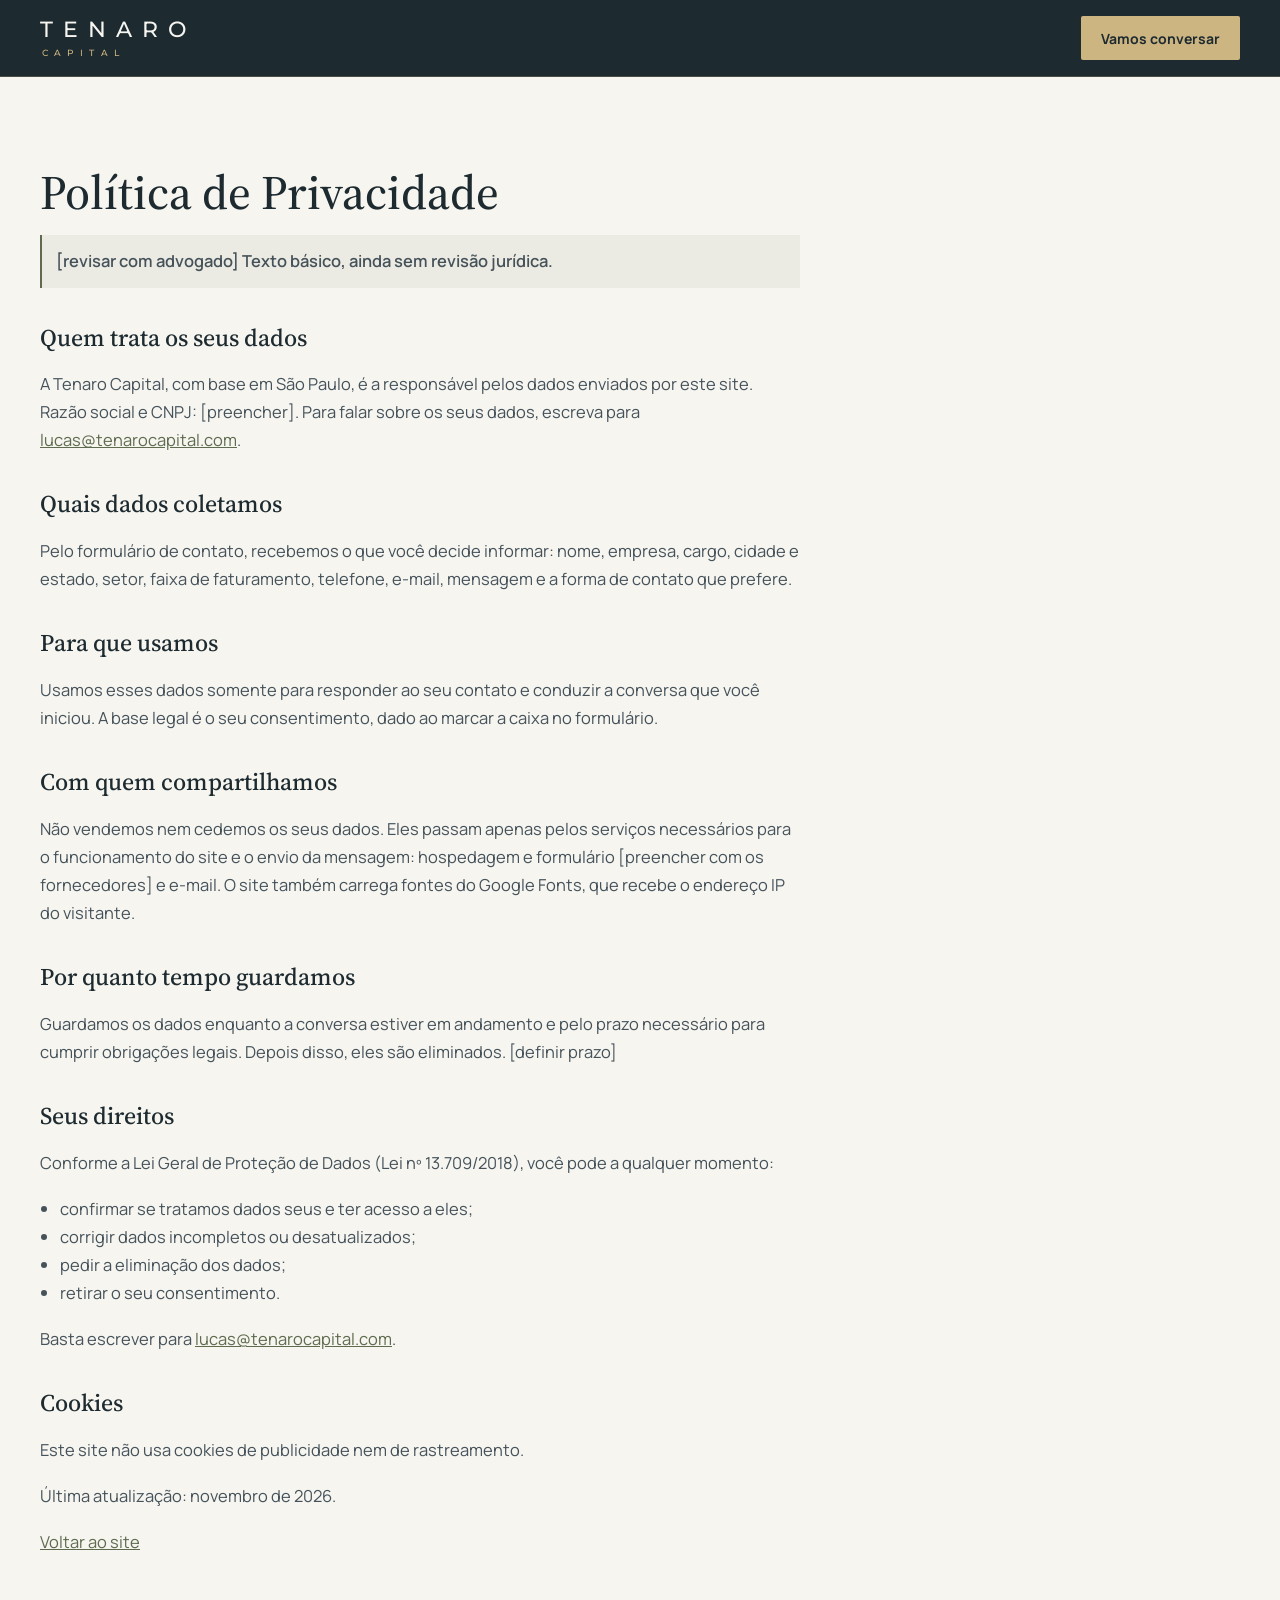
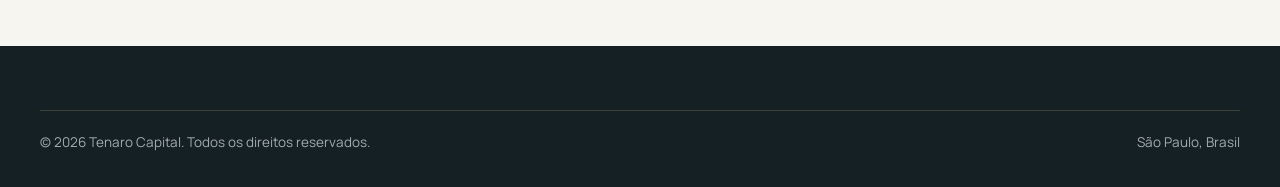
==== privacidade.html @ 6db5bf74 "Site institucional da Tenaro Capital Site estático com CSS separado, menu no celular, formulário com" ====
<!doctype html>
<html lang="pt-BR">
<head>
<meta charset="utf-8">
<meta name="viewport" content="width=device-width, initial-scale=1">
<title>Política de Privacidade | Tenaro Capital</title>
<meta name="description" content="Como a Tenaro Capital trata os dados pessoais enviados pelo formulário de contato do site.">
<meta name="theme-color" content="#1D2A2F">
<link rel="canonical" href="https://tenarocapital.com/privacidade.html">
<link rel="icon" href="assets/logo/favicon.svg" type="image/svg+xml">
<link rel="icon" href="assets/logo/favicon-32.png" sizes="32x32" type="image/png">
<link rel="apple-touch-icon" href="assets/logo/apple-touch-icon.png">
<link rel="preconnect" href="https://fonts.googleapis.com">
<link rel="preconnect" href="https://fonts.gstatic.com" crossorigin>
<link href="https://fonts.googleapis.com/css2?family=Source+Serif+4:ital,opsz,wght@0,8..60,400;0,8..60,500;0,8..60,600;1,8..60,400&amp;family=Montserrat:wght@400;500&amp;family=Manrope:wght@400;500;600;700&amp;display=swap" rel="stylesheet">
<link rel="stylesheet" href="css/styles.css">
</head>
<body>
<header class="site-header on-dark">
<div class="container site-header__bar">
<a class="site-header__home" href="index.html" aria-label="Tenaro Capital, início">
<span class="logo logo--header"><span class="logo__name">TENARO</span><span class="logo__sub">CAPITAL</span></span>
</a>
<a class="btn btn--gold btn--nav" href="index.html#contato">Vamos conversar</a>
</div>
</header>

<main class="legal">
<div class="container">
<div class="legal__body">
<h1>Política de Privacidade</h1>
<p class="legal__flag">[revisar com advogado] Texto básico, ainda sem revisão jurídica.</p>

<h2>Quem trata os seus dados</h2>
<p>A Tenaro Capital, com base em São Paulo, é a responsável pelos dados enviados por este site. Razão social e CNPJ: [preencher]. Para falar sobre os seus dados, escreva para <a href="mailto:lucas@tenarocapital.com">lucas@tenarocapital.com</a>.</p>

<h2>Quais dados coletamos</h2>
<p>Pelo formulário de contato, recebemos o que você decide informar: nome, empresa, cargo, cidade e estado, setor, faixa de faturamento, telefone, e-mail, mensagem e a forma de contato que prefere.</p>

<h2>Para que usamos</h2>
<p>Usamos esses dados somente para responder ao seu contato e conduzir a conversa que você iniciou. A base legal é o seu consentimento, dado ao marcar a caixa no formulário.</p>

<h2>Com quem compartilhamos</h2>
<p>Não vendemos nem cedemos os seus dados. Eles passam apenas pelos serviços necessários para o funcionamento do site e o envio da mensagem: hospedagem e formulário [preencher com os fornecedores] e e-mail. O site também carrega fontes do Google Fonts, que recebe o endereço IP do visitante.</p>

<h2>Por quanto tempo guardamos</h2>
<p>Guardamos os dados enquanto a conversa estiver em andamento e pelo prazo necessário para cumprir obrigações legais. Depois disso, eles são eliminados. [definir prazo]</p>

<h2>Seus direitos</h2>
<p>Conforme a Lei Geral de Proteção de Dados (Lei nº 13.709/2018), você pode a qualquer momento:</p>
<ul>
<li>confirmar se tratamos dados seus e ter acesso a eles;</li>
<li>corrigir dados incompletos ou desatualizados;</li>
<li>pedir a eliminação dos dados;</li>
<li>retirar o seu consentimento.</li>
</ul>
<p>Basta escrever para <a href="mailto:lucas@tenarocapital.com">lucas@tenarocapital.com</a>.</p>

<h2>Cookies</h2>
<p>Este site não usa cookies de publicidade nem de rastreamento.</p>

<p>Última atualização: novembro de 2026.</p>
<p><a href="index.html">Voltar ao site</a></p>
</div>
</div>
</main>

<footer class="site-footer">
<div class="container site-footer__inner">
<div class="site-footer__bottom">
<span>© 2026 Tenaro Capital. Todos os direitos reservados.</span>
<span>São Paulo, Brasil</span>
</div>
</div>
</footer>
</body>
</html>
---- css/styles.css ----
/* Tenaro Capital: estilos do site
   Paleta: ardósia #1D2A2F, palha #CDB582, musgo #5E6B4E, névoa #ECEBE3, fundo #F6F5F0, secundário #45525A */

/* ---------- Base ---------- */
html { scroll-behavior: smooth; }
body {
  margin: 0;
  background: #F6F5F0;
  color: #1D2A2F;
  font-family: Manrope, "Segoe UI", system-ui, sans-serif;
  -webkit-font-smoothing: antialiased;
}
a { color: #5E6B4E; }
a:hover { color: #47523A; }
section { scroll-margin-top: 76px; }
p, h1, h2, h3, ol, ul, dl, dd, figure, blockquote { margin: 0; }

/* ---------- Foco visível ---------- */
:focus-visible { outline: 2px solid #1D2A2F; outline-offset: 2px; }
.on-dark :focus-visible { outline-color: #CDB582; }
.contact-form :focus-visible { outline-color: #1D2A2F; }

.skip-link {
  position: absolute; left: 16px; top: -60px; z-index: 60;
  padding: 10px 14px; background: #CDB582; color: #1D2A2F; font-weight: 700; border-radius: 2px;
}
.skip-link:focus { top: 16px; }
.skip-link:hover { color: #1D2A2F; }

/* ---------- Estrutura ---------- */
.container { max-width: 1200px; margin: 0 auto; padding: 0 clamp(16px, 4vw, 32px); }
.on-dark { background: #1D2A2F; color: #F6F5F0; }
.bg-mist { background: #ECEBE3; }
.pad-section { padding: clamp(88px, 10vw, 140px) 0; }
.stack { display: flex; flex-direction: column; }

/* ---------- Tipografia ---------- */
.serif { font-family: 'Source Serif 4', Georgia, serif; }
.eyebrow {
  display: flex; align-items: center; gap: 14px;
  font-size: 13px; font-weight: 600; letter-spacing: 0.14em; text-transform: uppercase;
  color: #5E6B4E;
}
.on-dark .eyebrow { color: #CDB582; }
.h2 {
  font-family: 'Source Serif 4', Georgia, serif; font-weight: 500;
  font-size: clamp(29px, 3.3vw, 42px); line-height: 1.1; text-wrap: balance;
}
.lead { font-size: 17.5px; line-height: 1.7; color: #45525A; text-wrap: pretty; }
.on-dark .lead { color: #D3D9D8; }

.section-head {
  display: grid; grid-template-columns: repeat(auto-fit, minmax(min(440px, 100%), 1fr));
  gap: 24px 72px; align-items: end;
}
.section-head__title { display: flex; flex-direction: column; gap: 20px; }

/* ---------- Logo em texto ---------- */
.logo { display: flex; flex-direction: column; line-height: 1; font-family: Montserrat, Manrope, sans-serif; font-weight: 500; }
.logo__name { letter-spacing: 0.45em; }
.logo__sub { letter-spacing: 0.68em; color: #CDB582; }
.logo--header { gap: 7px; }
.logo--header .logo__name { font-size: 22px; }
.logo--header .logo__sub { font-size: 9px; padding-left: 2px; }
.logo--table { gap: 8px; }
.logo--table .logo__name { font-size: 20px; }
.logo--table .logo__sub { font-size: 8.5px; padding-left: 2px; }
.logo--footer { gap: 9px; }
.logo--footer .logo__name { font-size: 28px; }
.logo--footer .logo__sub { font-size: 11.5px; padding-left: 3px; }

/* ---------- Botões ---------- */
.btn {
  display: inline-flex; align-items: center; min-height: 52px; padding: 0 28px;
  border-radius: 2px; font-size: 15px; font-weight: 700; text-decoration: none;
}
.btn--gold { background: #CDB582; color: #1D2A2F; }
.btn--gold:hover { background: #DAC79C; color: #1D2A2F; }
.btn--navy { background: #1D2A2F; color: #F6F5F0; }
.btn--navy:hover { background: #2A3B41; color: #F6F5F0; }
.btn--line { border: 1px solid rgba(250, 247, 241, 0.6); color: #F6F5F0; font-weight: 600; }
.btn--line:hover { background: rgba(250, 247, 241, 0.1); color: #F6F5F0; }
.btn--start { align-self: flex-start; }

/* ---------- Menu ---------- */
.site-header {
  position: sticky; top: 0; z-index: 50;
  background: #1D2A2F; border-bottom: 1px solid rgba(205, 181, 130, 0.25);
}
.site-header__bar { height: 76px; display: flex; align-items: center; justify-content: space-between; gap: 24px; }
.site-header__home { display: flex; align-items: center; gap: 12px; text-decoration: none; color: #F6F5F0; }
.site-header__home:hover { color: #F6F5F0; }
.site-nav { display: flex; align-items: center; gap: 32px; }
.nav-links { display: flex; align-items: center; gap: 28px; font-size: 14px; font-weight: 500; }
.navlink { color: #D3D9D8; text-decoration: none; }
.navlink:hover { color: #DAC79C; }
.btn--nav { min-height: 44px; padding: 0 20px; font-size: 14px; white-space: nowrap; }
.nav-toggle {
  display: none; align-items: center; justify-content: center; flex: none;
  width: 44px; height: 44px; padding: 0;
  background: transparent; border: 1px solid rgba(205, 181, 130, 0.45); border-radius: 2px;
  color: #F6F5F0; cursor: pointer;
}
.nav-toggle .icon-close { display: none; }
.nav-toggle[aria-expanded="true"] .icon-open { display: none; }
.nav-toggle[aria-expanded="true"] .icon-close { display: block; }

@media (max-width: 1000px) {
  .site-nav { gap: 8px; }
  .nav-toggle { display: inline-flex; }
  .nav-links {
    display: none;
    position: absolute; top: 100%; left: 0; right: 0;
    flex-direction: column; align-items: stretch; gap: 0;
    padding: 8px clamp(16px, 4vw, 32px) 16px;
    background: #1D2A2F; border-bottom: 1px solid rgba(205, 181, 130, 0.25);
    font-size: 16px;
  }
  .nav-links.is-open { display: flex; }
  .navlink {
    display: flex; align-items: center; min-height: 48px;
    border-bottom: 1px solid rgba(250, 247, 241, 0.14);
  }
  .navlink:last-child { border-bottom: none; }
}
@media (max-width: 430px) {
  .site-header__bar { gap: 8px; }
  .logo--header { gap: 6px; }
  .logo--header .logo__name { font-size: clamp(16px, 5.1vw, 22px); }
  .logo--header .logo__sub { font-size: clamp(6.5px, 2.1vw, 9px); }
  .btn--nav { padding: 0 10px; font-size: 13px; }
}

/* ---------- Hero ---------- */
.hero {
  position: relative; min-height: 720px;
  display: flex; flex-direction: column; justify-content: flex-end;
  overflow: hidden; background: #1D2A2F;
}
.hero__img { position: absolute; inset: 0; width: 100%; height: 100%; object-fit: cover; object-position: 60% 40%; }
.hero__shade {
  position: absolute; inset: 0;
  background: linear-gradient(90deg, rgba(29, 42, 47, 0.88) 0%, rgba(29, 42, 47, 0.6) 48%, rgba(29, 42, 47, 0.15) 100%);
}
.hero__wrap {
  position: relative; width: 100%; max-width: 1200px; margin: 0 auto;
  padding: 140px clamp(16px, 4vw, 32px) 0; box-sizing: border-box;
}
.hero__text { max-width: 740px; display: flex; flex-direction: column; gap: 28px; }
.hero__title {
  font-family: 'Source Serif 4', Georgia, serif; font-weight: 500;
  font-size: clamp(36px, 5vw, 62px); line-height: 1.04; color: #F6F5F0; text-wrap: balance;
}
.hero__lead { max-width: 580px; font-size: clamp(17px, 1.5vw, 19px); line-height: 1.65; color: #DDE2E0; text-wrap: pretty; }
.hero__actions { display: flex; flex-wrap: wrap; gap: 12px; padding-top: 4px; }
.hero__facts-wrap {
  position: relative; width: 100%; max-width: 1200px; margin: 88px auto 0;
  padding: 0 clamp(16px, 4vw, 32px); box-sizing: border-box;
}
.hero__facts {
  display: grid; grid-template-columns: repeat(auto-fit, minmax(min(240px, 100%), 1fr));
  border-top: 1px solid rgba(250, 247, 241, 0.3);
}
.hero__fact { padding: 22px 24px 28px 0; font-size: 15px; line-height: 1.5; color: #DDE2E0; }
.hero__fact strong { display: block; color: #F6F5F0; font-weight: 600; }

/* ---------- O conceito ---------- */
.concept { padding: clamp(80px, 9vw, 128px) 0; }
.concept__grid {
  display: grid; grid-template-columns: repeat(auto-fit, minmax(min(260px, 100%), 1fr));
  gap: 24px clamp(40px, 6vw, 88px);
}
.concept__label {
  padding-top: 10px; font-size: 13px; font-weight: 600; letter-spacing: 0.14em;
  text-transform: uppercase; color: #5E6B4E;
}
.concept__body { grid-column: span 2; min-width: 0; display: flex; flex-direction: column; gap: 24px; max-width: 780px; }
.concept__statement {
  font-family: 'Source Serif 4', Georgia, serif; font-weight: 400;
  font-size: clamp(25px, 2.8vw, 36px); line-height: 1.35; color: #1D2A2F; text-wrap: pretty;
}
.concept__text { font-size: 17px; line-height: 1.75; color: #45525A; text-wrap: pretty; }

/* ---------- Comparação ---------- */
.why { padding: clamp(88px, 10vw, 136px) 0; }
.why__inner { display: flex; flex-direction: column; gap: 52px; }
.cmp {
  display: grid;
  grid-template-columns: minmax(0, 1.25fr) minmax(0, 1fr) minmax(0, 1fr);
  grid-template-rows: repeat(8, auto);
  column-gap: clamp(24px, 3vw, 44px);
}
.cmp-col { grid-row: 1 / span 8; display: grid; grid-template-rows: subgrid; padding: 8px 8px 20px; }
.cmp-col--tenaro {
  background: #1D2A2F; color: #F6F5F0; padding: 8px 32px 20px;
  box-shadow: 0 24px 48px -28px rgba(21, 32, 36, 0.55);
}
.cmp-h { padding: 32px 0 24px; display: flex; align-items: flex-end; }
.cmp-h--logo { flex-direction: column; align-items: stretch; }
.cmp-h__title { font-family: 'Source Serif 4', Georgia, serif; font-size: 21px; line-height: 1.25; color: #1D2A2F; }
.cmp-item { padding: 20px 0; border-top: 1px solid #D6D5CA; display: flex; flex-direction: column; gap: 6px; }
.cmp-item__label { font-size: 12px; font-weight: 600; letter-spacing: 0.1em; text-transform: uppercase; color: #5C6A70; }
.cmp-item__value { font-size: 16.5px; line-height: 1.5; color: #45525A; }
.cmp-col--tenaro .cmp-item { border-top-color: rgba(205, 181, 130, 0.28); }
.cmp-col--tenaro .cmp-item__label { color: #CDB582; }
.cmp-col--tenaro .cmp-item__value { font-size: 17px; font-weight: 500; color: #F6F5F0; }
@media (max-width: 820px) {
  .cmp { grid-template-columns: 1fr; grid-template-rows: none; row-gap: 24px; }
  .cmp-col { grid-row: auto; display: block; }
}

/* ---------- Como funciona ---------- */
.process__grid {
  display: grid; grid-template-columns: repeat(auto-fit, minmax(min(400px, 100%), 1fr));
  gap: 56px clamp(48px, 7vw, 104px); align-items: start;
}
.process__intro { display: flex; flex-direction: column; gap: 24px; }
.process__lead { font-size: 17.5px; line-height: 1.75; color: #45525A; text-wrap: pretty; }
.secrecy { margin-top: 12px; padding: 26px 28px; background: #1D2A2F; color: #F6F5F0; display: flex; flex-direction: column; gap: 10px; }
.secrecy__title { display: flex; align-items: center; gap: 10px; font-size: 16px; font-weight: 700; }
.secrecy__text { font-size: 15.5px; line-height: 1.65; color: #D3D9D8; }
.steps { list-style: none; padding: 0; display: flex; flex-direction: column; border-top: 1px solid #1D2A2F; }
.step { display: grid; grid-template-columns: 64px 1fr; gap: 8px 16px; padding: 26px 0; border-bottom: 1px solid #D6D5CA; }
.step__num { font-family: 'Source Serif 4', Georgia, serif; font-size: 24px; line-height: 1.2; color: #5E6B4E; }
.step__body { display: flex; flex-direction: column; gap: 8px; }
.step__title { font-size: 18.5px; font-weight: 700; }
.step__text { font-size: 16px; line-height: 1.65; color: #45525A; }

/* ---------- Empresas que buscamos ---------- */
.targets__inner { display: flex; flex-direction: column; gap: 56px; }
.criteria { display: grid; grid-template-columns: repeat(auto-fit, minmax(min(340px, 100%), 1fr)); gap: 0 48px; }
.criterion { padding: 26px 0; border-top: 1px solid rgba(205, 181, 130, 0.35); display: flex; flex-direction: column; gap: 10px; }
.criterion dt { font-size: 14px; font-weight: 700; letter-spacing: 0.08em; text-transform: uppercase; color: #CDB582; }
.criterion dd { font-size: 16.5px; line-height: 1.65; color: #DDE2E0; }
.sectors {
  display: grid; grid-template-columns: repeat(auto-fit, minmax(min(440px, 100%), 1fr));
  gap: 32px 72px; padding-top: 40px; border-top: 1px solid rgba(205, 181, 130, 0.35); align-items: start;
}
.sectors__intro { display: flex; flex-direction: column; gap: 18px; }
.sectors__title { font-family: 'Source Serif 4', Georgia, serif; font-size: 25px; font-weight: 500; }
.sectors__note { font-size: 15.5px; line-height: 1.65; color: #B9C0C6; }
.sectors__cta { margin-top: 8px; }
.sectors__list { list-style: none; padding: 0; display: grid; grid-template-columns: repeat(auto-fit, minmax(min(240px, 100%), 1fr)); gap: 0 32px; }
.sectors__list li { padding: 14px 0; border-bottom: 1px solid rgba(250, 247, 241, 0.14); font-size: 16px; color: #ECEBE3; }

/* ---------- Quem somos ---------- */
.about__inner { display: flex; flex-direction: column; gap: clamp(64px, 8vw, 104px); }
.about__bio {
  display: grid; grid-template-columns: repeat(auto-fit, minmax(min(380px, 100%), 1fr));
  gap: clamp(40px, 6vw, 88px); align-items: start;
}
.portrait { display: flex; flex-direction: column; gap: 16px; max-width: 460px; }
.portrait__img { width: 100%; height: auto; aspect-ratio: 4 / 5; object-fit: cover; object-position: 50% 0%; display: block; background: #D6D5CA; }
.portrait__caption { display: flex; flex-direction: column; gap: 4px; border-top: 1px solid #1D2A2F; padding-top: 14px; }
.portrait__name { font-size: 18px; font-weight: 700; }
.portrait__role { font-size: 15px; color: #5C6A70; }
.about__text { display: flex; flex-direction: column; gap: 22px; }
.about__par { font-size: 17px; line-height: 1.75; color: #45525A; text-wrap: pretty; }
.btn--linkedin { gap: 10px; min-height: 48px; padding: 0 22px; margin-top: 4px; font-weight: 600; }
.letter {
  display: grid; grid-template-columns: repeat(auto-fit, minmax(min(300px, 100%), 1fr));
  gap: 24px clamp(40px, 6vw, 88px); padding-top: 40px; border-top: 1px solid #1D2A2F;
}
.letter__caption { display: flex; flex-direction: column; gap: 6px; max-width: 460px; }
.letter__quote { display: flex; flex-direction: column; gap: 24px; grid-column: span 2; min-width: 0; }
.letter__text {
  font-family: 'Source Serif 4', Georgia, serif; font-size: clamp(19px, 1.9vw, 23px);
  line-height: 1.5; color: #1D2A2F; text-wrap: pretty;
}
.letter__sign { display: flex; flex-direction: column; gap: 2px; }
.letter__name { font-family: 'Source Serif 4', Georgia, serif; font-style: italic; font-size: 21px; color: #5E6B4E; }
.letter__role { font-size: 14px; color: #5C6A70; }

/* Quando a grade cai para uma coluna, "span 2" criaria uma coluna extra e estouraria a tela */
@media (max-width: 605px) { .concept__body { grid-column: auto; } }
@media (max-width: 695px) { .letter__quote { grid-column: auto; } }

/* ---------- Contato ---------- */
.contact { position: relative; padding: clamp(88px, 10vw, 140px) 0; overflow: hidden; }
.contact__img { position: absolute; inset: 0; width: 100%; height: 100%; object-fit: cover; object-position: 50% 18%; }
.contact__shade { position: absolute; inset: 0; background: rgba(29, 42, 47, 0.84); }
.contact__grid {
  position: relative;
  display: grid; grid-template-columns: repeat(auto-fit, minmax(min(400px, 100%), 1fr));
  gap: clamp(48px, 6vw, 88px); align-items: start;
}
.contact__intro { display: flex; flex-direction: column; gap: 24px; color: #F6F5F0; }
.contact__title {
  font-family: 'Source Serif 4', Georgia, serif; font-weight: 500;
  font-size: clamp(32px, 3.9vw, 48px); line-height: 1.06; text-wrap: balance;
}
.contact__list { margin-top: 8px; display: flex; flex-direction: column; border-top: 1px solid rgba(250, 247, 241, 0.2); }
.contact__row {
  display: flex; flex-wrap: wrap; justify-content: space-between; gap: 6px 24px;
  padding: 16px 0; border-bottom: 1px solid rgba(250, 247, 241, 0.2);
}
.contact__row dt { font-size: 14px; color: #B9C0C6; }
.contact__row dd { font-size: 16px; font-weight: 600; }
.contact__row a { color: #F6F5F0; text-decoration: none; }
.btn--whatsapp { gap: 10px; padding: 0 26px; margin-top: 8px; }

/* ---------- Formulário ---------- */
.contact-form {
  background: #F6F5F0; color: #1D2A2F; padding: clamp(24px, 4vw, 40px);
  display: flex; flex-direction: column; gap: 18px;
}
.form-grid { display: grid; grid-template-columns: repeat(auto-fit, minmax(min(220px, 100%), 1fr)); gap: 16px; }
.contact-form input, .contact-form select, .contact-form textarea { scroll-margin-top: 110px; } /* não esconder sob o menu fixo ao focar */
.field { display: flex; flex-direction: column; gap: 6px; }
.field label, .field__legend { font-size: 13.5px; font-weight: 600; }
.field input, .field select, .field textarea {
  border: 1px solid #C9C8BC; border-radius: 2px; background: #FFFFFF;
  font: inherit; font-size: 15px; color: #1D2A2F;
}
.field input, .field select { min-height: 46px; }
.field input { padding: 0 12px; }
.field select { padding: 0 10px; }
.field textarea { padding: 12px; resize: vertical; }
.field [aria-invalid="true"] { border-color: #8A3B2E; }
.field__error { font-size: 13.5px; line-height: 1.4; color: #8A3B2E; }
.field__error:empty { display: none; }
.prefs { margin: 0; padding: 0; border: none; display: flex; flex-direction: column; gap: 10px; }
.prefs legend { padding: 0; margin-bottom: 10px; font-size: 13.5px; font-weight: 600; }
.prefs__options { display: flex; flex-wrap: wrap; gap: 8px 24px; }
.prefs__option { display: inline-flex; align-items: center; gap: 8px; min-height: 44px; font-size: 15px; cursor: pointer; }
.prefs__option input { width: 18px; height: 18px; accent-color: #1D2A2F; }
.consent { display: flex; flex-direction: column; gap: 6px; }
.consent__label { display: flex; align-items: flex-start; gap: 10px; font-size: 14px; line-height: 1.55; color: #45525A; cursor: pointer; }
.consent__label input { flex: none; width: 18px; height: 18px; margin: 2px 0 0; accent-color: #1D2A2F; }
.consent__label[data-invalid="true"] { color: #8A3B2E; }
.form-submit {
  min-height: 52px; border: none; border-radius: 2px; background: #1D2A2F; color: #F6F5F0;
  font: inherit; font-size: 15px; font-weight: 700; cursor: pointer;
}
.form-submit:hover { background: #2A3B41; }
.form-submit[disabled] { opacity: 0.7; cursor: progress; }
.form-status { font-size: 14.5px; line-height: 1.55; padding: 12px 14px; border-left: 2px solid currentColor; }
.form-status:empty { display: none; }
.form-status--ok { color: #47523A; background: #EEF0E4; }
.form-status--error { color: #8A3B2E; background: #F3E9E3; }
.form-status a { color: inherit; }
.form-note { display: flex; align-items: flex-start; gap: 10px; font-size: 14px; line-height: 1.55; color: #45525A; }
.form-note svg { flex: none; margin-top: 1px; }
/* Campo-armadilha contra spam: fora da tela, invisível para pessoas */
.hp { position: absolute; left: -9999px; width: 1px; height: 1px; overflow: hidden; }

/* ---------- Rodapé ---------- */
.site-footer { background: #152024; color: #D3D9D8; padding: 64px 0 36px; }
.site-footer__inner { display: flex; flex-direction: column; gap: 44px; }
.site-footer__top { display: flex; flex-wrap: wrap; justify-content: space-between; align-items: flex-start; gap: 32px; }
.site-footer__brand { display: flex; flex-direction: column; gap: 18px; max-width: 420px; }
.site-footer__logo { display: flex; align-items: center; gap: 14px; color: #F6F5F0; }
.site-footer__tagline { font-family: 'Source Serif 4', Georgia, serif; font-size: 18px; line-height: 1.5; color: #D3D9D8; }
.site-footer__links { display: flex; flex-direction: column; gap: 10px; font-size: 15px; }
.site-footer__links a { display: inline-flex; align-items: center; gap: 10px; color: #D3D9D8; text-decoration: none; min-height: 32px; }
.site-footer__links a:hover { color: #DAC79C; }
.site-footer__bottom {
  padding-top: 22px; border-top: 1px solid rgba(205, 181, 130, 0.22);
  display: flex; flex-wrap: wrap; justify-content: space-between; gap: 12px;
  font-size: 13.5px; color: #A2ABB2;
}
.site-footer :focus-visible { outline-color: #CDB582; }

/* ---------- Política de privacidade ---------- */
.legal { padding: clamp(56px, 7vw, 96px) 0; }
.legal__body { max-width: 760px; display: flex; flex-direction: column; gap: 18px; }
.legal__body h1 { font-family: 'Source Serif 4', Georgia, serif; font-weight: 500; font-size: clamp(32px, 3.9vw, 48px); line-height: 1.06; }
.legal__body h2 { font-family: 'Source Serif 4', Georgia, serif; font-weight: 500; font-size: 24px; line-height: 1.2; margin-top: 18px; }
.legal__body p, .legal__body li { font-size: 16.5px; line-height: 1.7; color: #45525A; }
.legal__body ul { padding-left: 20px; }
.legal__flag { padding: 12px 14px; background: #ECEBE3; border-left: 2px solid #5E6B4E; font-weight: 600; }

/* ---------- Animações ---------- */
@keyframes rise { from { opacity: 0; transform: translateY(18px); } to { opacity: 1; transform: none; } }
@keyframes heroin { from { opacity: 0; transform: translateY(12px); } to { opacity: 1; transform: none; } }
.hero-in { animation: heroin 1.2s cubic-bezier(.2, .7, .2, 1) both; }
@supports (animation-timeline: view()) {
  .reveal { animation: rise linear both; animation-timeline: view(); animation-range: entry 5% entry 40%; }
}
@media (prefers-reduced-motion: reduce) {
  .reveal, .hero-in { animation: none; }
  html { scroll-behavior: auto; }
}
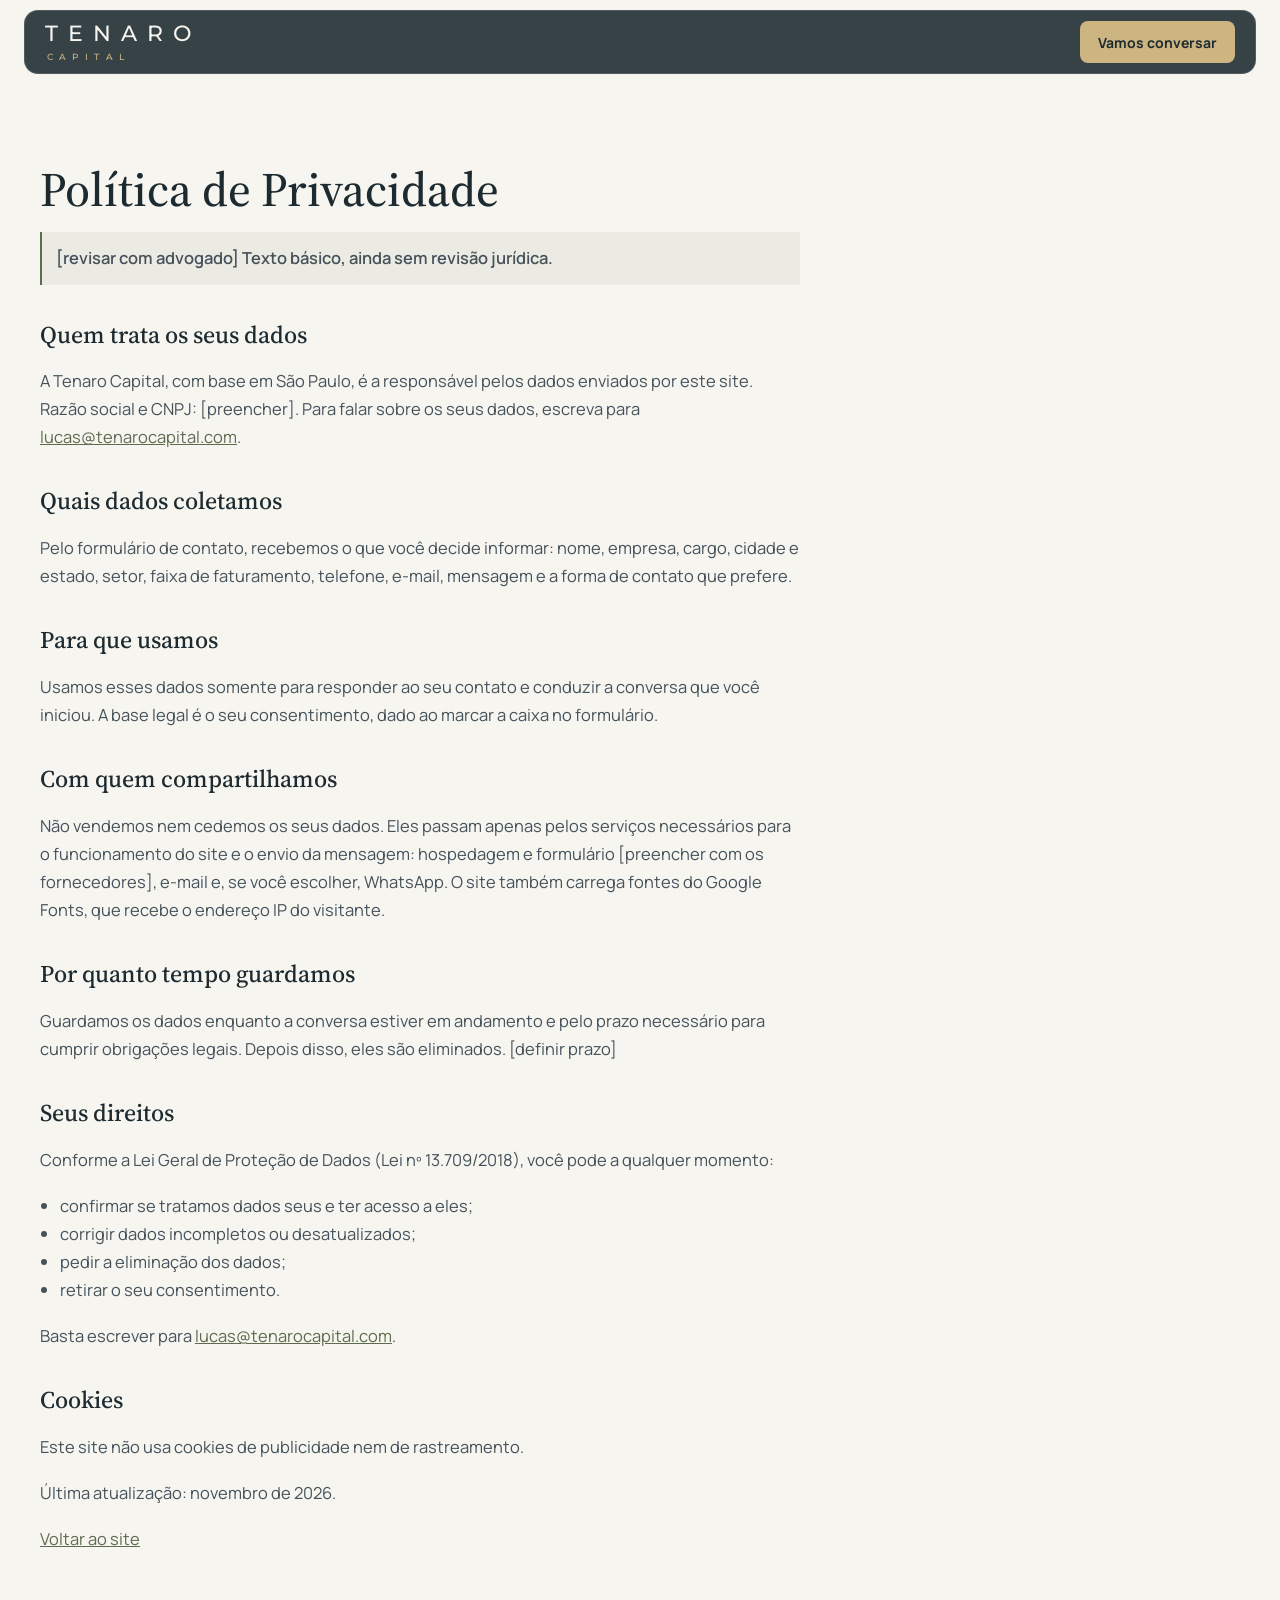
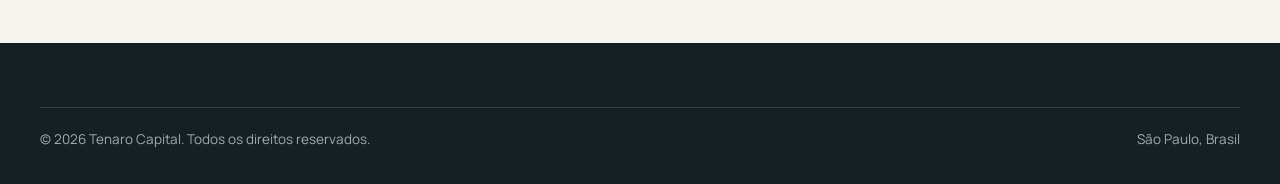
==== commit 39bed747: "Refaz o formulário de contato em duas etapas Novo visual com linhas finas e opções em botões, valida" ====
--- a/privacidade.html
+++ b/privacidade.html
@@ -41,7 +41,7 @@
 <p>Usamos esses dados somente para responder ao seu contato e conduzir a conversa que você iniciou. A base legal é o seu consentimento, dado ao marcar a caixa no formulário.</p>
 
 <h2>Com quem compartilhamos</h2>
-<p>Não vendemos nem cedemos os seus dados. Eles passam apenas pelos serviços necessários para o funcionamento do site e o envio da mensagem: hospedagem e formulário [preencher com os fornecedores] e e-mail. O site também carrega fontes do Google Fonts, que recebe o endereço IP do visitante.</p>
+<p>Não vendemos nem cedemos os seus dados. Eles passam apenas pelos serviços necessários para o funcionamento do site e o envio da mensagem: hospedagem e formulário [preencher com os fornecedores], e-mail e, se você escolher, WhatsApp. O site também carrega fontes do Google Fonts, que recebe o endereço IP do visitante.</p>
 
 <h2>Por quanto tempo guardamos</h2>
 <p>Guardamos os dados enquanto a conversa estiver em andamento e pelo prazo necessário para cumprir obrigações legais. Depois disso, eles são eliminados. [definir prazo]</p>
--- a/css/styles.css
+++ b/css/styles.css
@@ -72,7 +72,7 @@
 /* ---------- Botões ---------- */
 .btn {
   display: inline-flex; align-items: center; min-height: 52px; padding: 0 28px;
-  border-radius: 2px; font-size: 15px; font-weight: 700; text-decoration: none;
+  border-radius: 8px; font-size: 15px; font-weight: 700; text-decoration: none;
 }
 .btn--gold { background: #CDB582; color: #1D2A2F; }
 .btn--gold:hover { background: #DAC79C; color: #1D2A2F; }
@@ -83,24 +83,35 @@
 .btn--start { align-self: flex-start; }
 
 /* ---------- Menu ---------- */
+/* Barra flutuante: mais transparente sobre a foto do topo (.is-top) e mais densa ao rolar, para manter o contraste */
 .site-header {
   position: sticky; top: 0; z-index: 50;
-  background: #1D2A2F; border-bottom: 1px solid rgba(205, 181, 130, 0.25);
-}
-.site-header__bar { height: 76px; display: flex; align-items: center; justify-content: space-between; gap: 24px; }
-.site-header__home { display: flex; align-items: center; gap: 12px; text-decoration: none; color: #F6F5F0; }
+  padding: 10px clamp(8px, 2vw, 24px) 0;
+  background: transparent;
+}
+.site-header__bar {
+  box-sizing: border-box; max-width: 1240px; height: 64px; padding: 0 20px;
+  display: flex; align-items: center; justify-content: space-between; gap: 24px;
+  background: rgba(29, 42, 47, 0.88);
+  border: 1px solid rgba(250, 247, 241, 0.14); border-radius: 14px;
+  -webkit-backdrop-filter: blur(14px); backdrop-filter: blur(14px);
+  transition: background-color 0.25s ease;
+}
+.site-header.is-top .site-header__bar { background: rgba(29, 42, 47, 0.42); }
+.site-header__home { min-height: 44px; display: flex; align-items: center; gap: 12px; text-decoration: none; color: #F6F5F0; }
 .site-header__home:hover { color: #F6F5F0; }
 .site-nav { display: flex; align-items: center; gap: 32px; }
 .nav-links { display: flex; align-items: center; gap: 28px; font-size: 14px; font-weight: 500; }
-.navlink { color: #D3D9D8; text-decoration: none; }
+.navlink { color: #E6E9E7; text-decoration: none; }
 .navlink:hover { color: #DAC79C; }
-.btn--nav { min-height: 44px; padding: 0 20px; font-size: 14px; white-space: nowrap; }
+.btn--nav { min-height: 42px; padding: 0 18px; font-size: 14px; white-space: nowrap; }
 .nav-toggle {
   display: none; align-items: center; justify-content: center; flex: none;
   width: 44px; height: 44px; padding: 0;
-  background: transparent; border: 1px solid rgba(205, 181, 130, 0.45); border-radius: 2px;
+  background: transparent; border: 1px solid rgba(250, 247, 241, 0.28); border-radius: 8px;
   color: #F6F5F0; cursor: pointer;
 }
+html:not(.js) .nav-toggle { display: none; }
 .nav-toggle .icon-close { display: none; }
 .nav-toggle[aria-expanded="true"] .icon-open { display: none; }
 .nav-toggle[aria-expanded="true"] .icon-close { display: block; }
@@ -110,10 +121,10 @@
   .nav-toggle { display: inline-flex; }
   .nav-links {
     display: none;
-    position: absolute; top: 100%; left: 0; right: 0;
+    position: absolute; top: calc(100% + 6px); left: 0; right: 0;
     flex-direction: column; align-items: stretch; gap: 0;
-    padding: 8px clamp(16px, 4vw, 32px) 16px;
-    background: #1D2A2F; border-bottom: 1px solid rgba(205, 181, 130, 0.25);
+    padding: 6px 20px 8px;
+    background: #1D2A2F; border: 1px solid rgba(250, 247, 241, 0.14); border-radius: 14px;
     font-size: 16px;
   }
   .nav-links.is-open { display: flex; }
@@ -124,23 +135,30 @@
   .navlink:last-child { border-bottom: none; }
 }
 @media (max-width: 430px) {
-  .site-header__bar { gap: 8px; }
+  .site-header__bar { gap: 6px; padding: 0 10px; }
   .logo--header { gap: 6px; }
   .logo--header .logo__name { font-size: clamp(16px, 5.1vw, 22px); }
   .logo--header .logo__sub { font-size: clamp(6.5px, 2.1vw, 9px); }
-  .btn--nav { padding: 0 10px; font-size: 13px; }
+  .nav-toggle { width: 40px; height: 40px; }
+  .btn--nav { min-height: 40px; padding: 0 9px; font-size: 12.5px; }
 }
 
 /* ---------- Hero ---------- */
 .hero {
-  position: relative; min-height: 720px;
+  position: relative; min-height: 826px; margin-top: -74px; /* a foto sobe por trás da barra */
   display: flex; flex-direction: column; justify-content: flex-end;
   overflow: hidden; background: #1D2A2F;
 }
 .hero__img { position: absolute; inset: 0; width: 100%; height: 100%; object-fit: cover; object-position: 60% 40%; }
 .hero__shade {
   position: absolute; inset: 0;
-  background: linear-gradient(90deg, rgba(29, 42, 47, 0.88) 0%, rgba(29, 42, 47, 0.6) 48%, rgba(29, 42, 47, 0.15) 100%);
+  background:
+    linear-gradient(0deg, rgba(29, 42, 47, 0.62) 0%, rgba(29, 42, 47, 0) 32%),
+    linear-gradient(90deg, rgba(29, 42, 47, 0.72) 0%, rgba(29, 42, 47, 0.52) 55%, rgba(29, 42, 47, 0.04) 100%);
+}
+@media (max-width: 820px) {
+  /* No celular o texto ocupa toda a largura */
+  .hero__shade { background: rgba(29, 42, 47, 0.56); }
 }
 .hero__wrap {
   position: relative; width: 100%; max-width: 1200px; margin: 0 auto;
@@ -192,7 +210,7 @@
 }
 .cmp-col { grid-row: 1 / span 8; display: grid; grid-template-rows: subgrid; padding: 8px 8px 20px; }
 .cmp-col--tenaro {
-  background: #1D2A2F; color: #F6F5F0; padding: 8px 32px 20px;
+  background: #1D2A2F; color: #F6F5F0; padding: 8px 32px 20px; border-radius: 14px;
   box-shadow: 0 24px 48px -28px rgba(21, 32, 36, 0.55);
 }
 .cmp-h { padding: 32px 0 24px; display: flex; align-items: flex-end; }
@@ -216,7 +234,7 @@
 }
 .process__intro { display: flex; flex-direction: column; gap: 24px; }
 .process__lead { font-size: 17.5px; line-height: 1.75; color: #45525A; text-wrap: pretty; }
-.secrecy { margin-top: 12px; padding: 26px 28px; background: #1D2A2F; color: #F6F5F0; display: flex; flex-direction: column; gap: 10px; }
+.secrecy { margin-top: 12px; padding: 26px 28px; border-radius: 14px; background: #1D2A2F; color: #F6F5F0; display: flex; flex-direction: column; gap: 10px; }
 .secrecy__title { display: flex; align-items: center; gap: 10px; font-size: 16px; font-weight: 700; }
 .secrecy__text { font-size: 15.5px; line-height: 1.65; color: #D3D9D8; }
 .steps { list-style: none; padding: 0; display: flex; flex-direction: column; border-top: 1px solid #1D2A2F; }
@@ -278,7 +296,7 @@
 /* ---------- Contato ---------- */
 .contact { position: relative; padding: clamp(88px, 10vw, 140px) 0; overflow: hidden; }
 .contact__img { position: absolute; inset: 0; width: 100%; height: 100%; object-fit: cover; object-position: 50% 18%; }
-.contact__shade { position: absolute; inset: 0; background: rgba(29, 42, 47, 0.84); }
+.contact__shade { position: absolute; inset: 0; background: rgba(29, 42, 47, 0.7); }
 .contact__grid {
   position: relative;
   display: grid; grid-template-columns: repeat(auto-fit, minmax(min(400px, 100%), 1fr));
@@ -296,51 +314,100 @@
 }
 .contact__row dt { font-size: 14px; color: #B9C0C6; }
 .contact__row dd { font-size: 16px; font-weight: 600; }
-.contact__row a { color: #F6F5F0; text-decoration: none; }
+.contact__row a { display: inline-block; padding: 11px 0; margin: -11px 0; color: #F6F5F0; text-decoration: none; } /* área de toque maior */
 .btn--whatsapp { gap: 10px; padding: 0 26px; margin-top: 8px; }
 
 /* ---------- Formulário ---------- */
 .contact-form {
-  background: #F6F5F0; color: #1D2A2F; padding: clamp(24px, 4vw, 40px);
-  display: flex; flex-direction: column; gap: 18px;
-}
-.form-grid { display: grid; grid-template-columns: repeat(auto-fit, minmax(min(220px, 100%), 1fr)); gap: 16px; }
-.contact-form input, .contact-form select, .contact-form textarea { scroll-margin-top: 110px; } /* não esconder sob o menu fixo ao focar */
-.field { display: flex; flex-direction: column; gap: 6px; }
-.field label, .field__legend { font-size: 13.5px; font-weight: 600; }
+  background: #F6F5F0; color: #1D2A2F; padding: clamp(24px, 3.4vw, 40px); border-radius: 14px;
+  box-shadow: 0 24px 48px -28px rgba(21, 32, 36, 0.55);
+  display: flex; flex-direction: column; gap: 22px; scroll-margin-top: 90px;
+}
+.contact-form input:not([type="radio"]):not([type="checkbox"]), .contact-form select, .contact-form textarea { scroll-margin-top: 110px; } /* não esconder sob o menu fixo ao focar */
+.js .form-step:not(.is-active) { display: none; }
+.contact-form.is-done .form-step, .contact-form.is-done .form-progress { display: none; }
+html:not(.js) .js-only { display: none; }
+.no-js-only { display: none; font-size: 14.5px; line-height: 1.55; color: #45525A; }
+html:not(.js) .no-js-only { display: block; }
+
+.form-progress { display: grid; grid-template-columns: 1fr 1fr; gap: 6px; }
+.form-progress__seg { height: 2px; background: #D6D5CA; transition: background-color 0.3s ease; }
+.form-progress__seg.is-on { background: #5E6B4E; }
+
+.form-step { margin: 0; padding: 0; border: none; min-width: 0; display: flex; flex-direction: column; gap: 22px; }
+.form-step__legend { padding: 0; margin-bottom: 22px; display: flex; flex-direction: column; gap: 6px; }
+.form-step__count { font-size: 12px; font-weight: 600; letter-spacing: 0.1em; text-transform: uppercase; color: #5E6B4E; }
+.form-step__title { font-family: 'Source Serif 4', Georgia, serif; font-weight: 500; font-size: clamp(23px, 2.2vw, 27px); line-height: 1.2; color: #1D2A2F; outline: none; }
+.form-step__hint { margin-top: -10px; font-size: 14.5px; line-height: 1.55; color: #45525A; }
+
+.form-grid { display: grid; grid-template-columns: repeat(auto-fit, minmax(min(210px, 100%), 1fr)); gap: 20px 24px; }
+.field { display: flex; flex-direction: column; gap: 4px; min-width: 0; }
+.field--wide { grid-column: 1 / -1; }
+.field label { font-size: 13px; font-weight: 600; color: #45525A; }
 .field input, .field select, .field textarea {
-  border: 1px solid #C9C8BC; border-radius: 2px; background: #FFFFFF;
-  font: inherit; font-size: 15px; color: #1D2A2F;
-}
-.field input, .field select { min-height: 46px; }
-.field input { padding: 0 12px; }
-.field select { padding: 0 10px; }
-.field textarea { padding: 12px; resize: vertical; }
-.field [aria-invalid="true"] { border-color: #8A3B2E; }
+  box-sizing: border-box; width: 100%; padding: 0 2px;
+  border: none; border-bottom: 1px solid #83877D; border-radius: 0; background: transparent;
+  font: inherit; font-size: 16px; color: #1D2A2F; /* 16px evita o zoom automático no iPhone */
+  transition: border-color 0.15s ease, box-shadow 0.15s ease, background-color 0.15s ease;
+}
+.field input, .field select { min-height: 44px; }
+.field textarea { padding-top: 10px; padding-bottom: 10px; min-height: 92px; resize: vertical; line-height: 1.5; }
+.field select {
+  -webkit-appearance: none; appearance: none; padding-right: 26px; cursor: pointer;
+  background: url("data:image/svg+xml,%3Csvg xmlns='http://www.w3.org/2000/svg' viewBox='0 0 24 24' fill='none' stroke='%2345525A' stroke-width='1.8' stroke-linecap='round' stroke-linejoin='round'%3E%3Cpath d='M6 9.5l6 6 6-6'/%3E%3C/svg%3E") no-repeat right 2px center / 16px;
+}
+.field input:hover, .field select:hover, .field textarea:hover { border-bottom-color: #1D2A2F; }
+.field input:focus-visible, .field select:focus-visible, .field textarea:focus-visible {
+  outline: none; border-bottom-color: #1D2A2F; box-shadow: 0 1px 0 0 #1D2A2F; background-color: #ECEBE3;
+}
+.field [aria-invalid="true"] { border-bottom-color: #8A3B2E; box-shadow: 0 1px 0 0 #8A3B2E; }
 .field__error { font-size: 13.5px; line-height: 1.4; color: #8A3B2E; }
 .field__error:empty { display: none; }
-.prefs { margin: 0; padding: 0; border: none; display: flex; flex-direction: column; gap: 10px; }
-.prefs legend { padding: 0; margin-bottom: 10px; font-size: 13.5px; font-weight: 600; }
-.prefs__options { display: flex; flex-wrap: wrap; gap: 8px 24px; }
-.prefs__option { display: inline-flex; align-items: center; gap: 8px; min-height: 44px; font-size: 15px; cursor: pointer; }
-.prefs__option input { width: 18px; height: 18px; accent-color: #1D2A2F; }
+
+.prefs { margin: 0; padding: 0; border: none; }
+.prefs legend { padding: 0; margin-bottom: 10px; font-size: 13px; font-weight: 600; color: #45525A; }
+.prefs__options { display: flex; flex-wrap: wrap; gap: 8px; }
+.chip { position: relative; cursor: pointer; }
+.chip input { position: absolute; inset: 0; width: 100%; height: 100%; margin: 0; opacity: 0; cursor: pointer; }
+.chip span {
+  display: inline-flex; align-items: center; min-height: 44px; padding: 0 18px; box-sizing: border-box;
+  border: 1px solid #83877D; border-radius: 8px; font-size: 14.5px; font-weight: 500; color: #1D2A2F;
+  transition: background-color 0.15s ease, color 0.15s ease, border-color 0.15s ease;
+}
+.chip:hover span { border-color: #1D2A2F; }
+.chip input:checked + span { background: #1D2A2F; border-color: #1D2A2F; color: #F6F5F0; }
+.chip input:focus-visible + span { outline: 2px solid #1D2A2F; outline-offset: 2px; }
+
 .consent { display: flex; flex-direction: column; gap: 6px; }
 .consent__label { display: flex; align-items: flex-start; gap: 10px; font-size: 14px; line-height: 1.55; color: #45525A; cursor: pointer; }
 .consent__label input { flex: none; width: 18px; height: 18px; margin: 2px 0 0; accent-color: #1D2A2F; }
-.consent__label[data-invalid="true"] { color: #8A3B2E; }
+
 .form-submit {
-  min-height: 52px; border: none; border-radius: 2px; background: #1D2A2F; color: #F6F5F0;
-  font: inherit; font-size: 15px; font-weight: 700; cursor: pointer;
+  width: 100%; min-height: 52px; border: none; border-radius: 8px; background: #1D2A2F; color: #F6F5F0;
+  font: inherit; font-size: 15px; font-weight: 700; cursor: pointer; transition: background-color 0.15s ease;
 }
 .form-submit:hover { background: #2A3B41; }
 .form-submit[disabled] { opacity: 0.7; cursor: progress; }
-.form-status { font-size: 14.5px; line-height: 1.55; padding: 12px 14px; border-left: 2px solid currentColor; }
-.form-status:empty { display: none; }
-.form-status--ok { color: #47523A; background: #EEF0E4; }
-.form-status--error { color: #8A3B2E; background: #F3E9E3; }
-.form-status a { color: inherit; }
-.form-note { display: flex; align-items: flex-start; gap: 10px; font-size: 14px; line-height: 1.55; color: #45525A; }
+.form-actions { display: flex; align-items: center; gap: 14px; }
+.form-actions .form-submit { flex: 1; }
+.form-back {
+  min-height: 44px; padding: 0 6px; background: none; border: none; cursor: pointer;
+  font: inherit; font-size: 14.5px; font-weight: 600; color: #45525A; text-decoration: underline; text-underline-offset: 3px;
+}
+.form-back:hover { color: #1D2A2F; }
+
+.form-panel { display: flex; flex-direction: column; align-items: flex-start; gap: 10px; outline: none; }
+.form-panel[hidden] { display: none; }
+.form-panel__title { font-family: 'Source Serif 4', Georgia, serif; font-weight: 500; font-size: clamp(23px, 2.2vw, 27px); line-height: 1.2; }
+.form-panel__text { font-size: 15.5px; line-height: 1.6; color: #45525A; }
+.form-panel__actions { display: flex; flex-wrap: wrap; gap: 10px; width: 100%; margin-top: 8px; }
+.form-panel__actions .btn { flex: 1 1 190px; justify-content: center; min-height: 50px; }
+.btn--outline { border: 1px solid #1D2A2F; color: #1D2A2F; }
+.btn--outline:hover { background: #ECEBE3; color: #1D2A2F; }
+
+.form-note { display: flex; align-items: flex-start; gap: 10px; padding-top: 16px; border-top: 1px solid #D6D5CA; font-size: 13.5px; line-height: 1.55; color: #45525A; }
 .form-note svg { flex: none; margin-top: 1px; }
+.sr-only { position: absolute; width: 1px; height: 1px; overflow: hidden; clip-path: inset(50%); white-space: nowrap; }
 /* Campo-armadilha contra spam: fora da tela, invisível para pessoas */
 .hp { position: absolute; left: -9999px; width: 1px; height: 1px; overflow: hidden; }
 
@@ -359,7 +426,14 @@
   display: flex; flex-wrap: wrap; justify-content: space-between; gap: 12px;
   font-size: 13.5px; color: #A2ABB2;
 }
+.site-footer__legal { display: inline-flex; flex-wrap: wrap; gap: 6px 20px; }
+.site-footer__legal a { color: #A2ABB2; }
+.site-footer__legal a:hover { color: #DAC79C; }
 .site-footer :focus-visible { outline-color: #CDB582; }
+@media (max-width: 820px) {
+  .site-footer__links a { min-height: 44px; }
+  .site-footer__legal a { display: inline-block; padding: 12px 0; margin: -12px 0; }
+}
 
 /* ---------- Política de privacidade ---------- */
 .legal { padding: clamp(56px, 7vw, 96px) 0; }
@@ -371,13 +445,53 @@
 .legal__flag { padding: 12px 14px; background: #ECEBE3; border-left: 2px solid #5E6B4E; font-weight: 600; }
 
 /* ---------- Animações ---------- */
-@keyframes rise { from { opacity: 0; transform: translateY(18px); } to { opacity: 1; transform: none; } }
 @keyframes heroin { from { opacity: 0; transform: translateY(12px); } to { opacity: 1; transform: none; } }
 .hero-in { animation: heroin 1.2s cubic-bezier(.2, .7, .2, 1) both; }
-@supports (animation-timeline: view()) {
-  .reveal { animation: rise linear both; animation-timeline: view(); animation-range: entry 5% entry 40%; }
+/* O conteúdo surge uma vez ao entrar na tela. A classe .js garante que, sem JavaScript, tudo fique visível. */
+.js .reveal {
+  opacity: 0; transform: translateY(18px);
+  transition: opacity 0.8s cubic-bezier(.2, .7, .2, 1), transform 0.8s cubic-bezier(.2, .7, .2, 1);
+}
+.js .reveal.is-visible { opacity: 1; transform: none; }
+@media print { .js .reveal { opacity: 1; transform: none; } }
+
+/* Passagem entre seções: entre tons claros, um degradê discreto */
+#por-que, #processo { position: relative; }
+#por-que::before, #processo::before {
+  content: ""; position: absolute; top: 0; left: 0; right: 0; height: clamp(64px, 8vw, 112px);
+  background: linear-gradient(180deg, var(--fade-from) 0%, transparent 100%);
+  pointer-events: none;
+}
+#por-que { --fade-from: #F6F5F0; }
+#processo { --fade-from: #ECEBE3; }
+
+/* Quando a cor muda muito, a seção sobe como uma folha sobre a anterior */
+#conceito, #empresas, #quem-somos, #contato {
+  --sheet-radius: clamp(20px, 2.4vw, 32px);
+  position: relative;
+  margin-top: calc(var(--sheet-radius) * -1);
+  border-radius: var(--sheet-radius) var(--sheet-radius) 0 0;
+}
+#conceito { background: #F6F5F0; }
+.hero { padding-bottom: clamp(20px, 2.4vw, 32px); }
+
+/* O contato se funde ao rodapé */
+.contact::after {
+  content: ""; position: absolute; left: 0; right: 0; bottom: 0; z-index: 1;
+  height: clamp(64px, 8vw, 112px); pointer-events: none;
+  background: linear-gradient(0deg, #152024 0%, transparent 100%);
+}
+.contact__grid { z-index: 2; }
+
+/* Troca suave entre a página principal e a de privacidade (a barra do topo permanece) */
+@media (prefers-reduced-motion: no-preference) {
+  @view-transition { navigation: auto; }
+  .site-header { view-transition-name: site-header; }
+  ::view-transition-old(root), ::view-transition-new(root) { animation-duration: 0.3s; }
 }
 @media (prefers-reduced-motion: reduce) {
-  .reveal, .hero-in { animation: none; }
+  .hero-in { animation: none; }
+  .js .reveal { opacity: 1; transform: none; transition: none; }
+  .site-header__bar { transition: none; }
   html { scroll-behavior: auto; }
 }
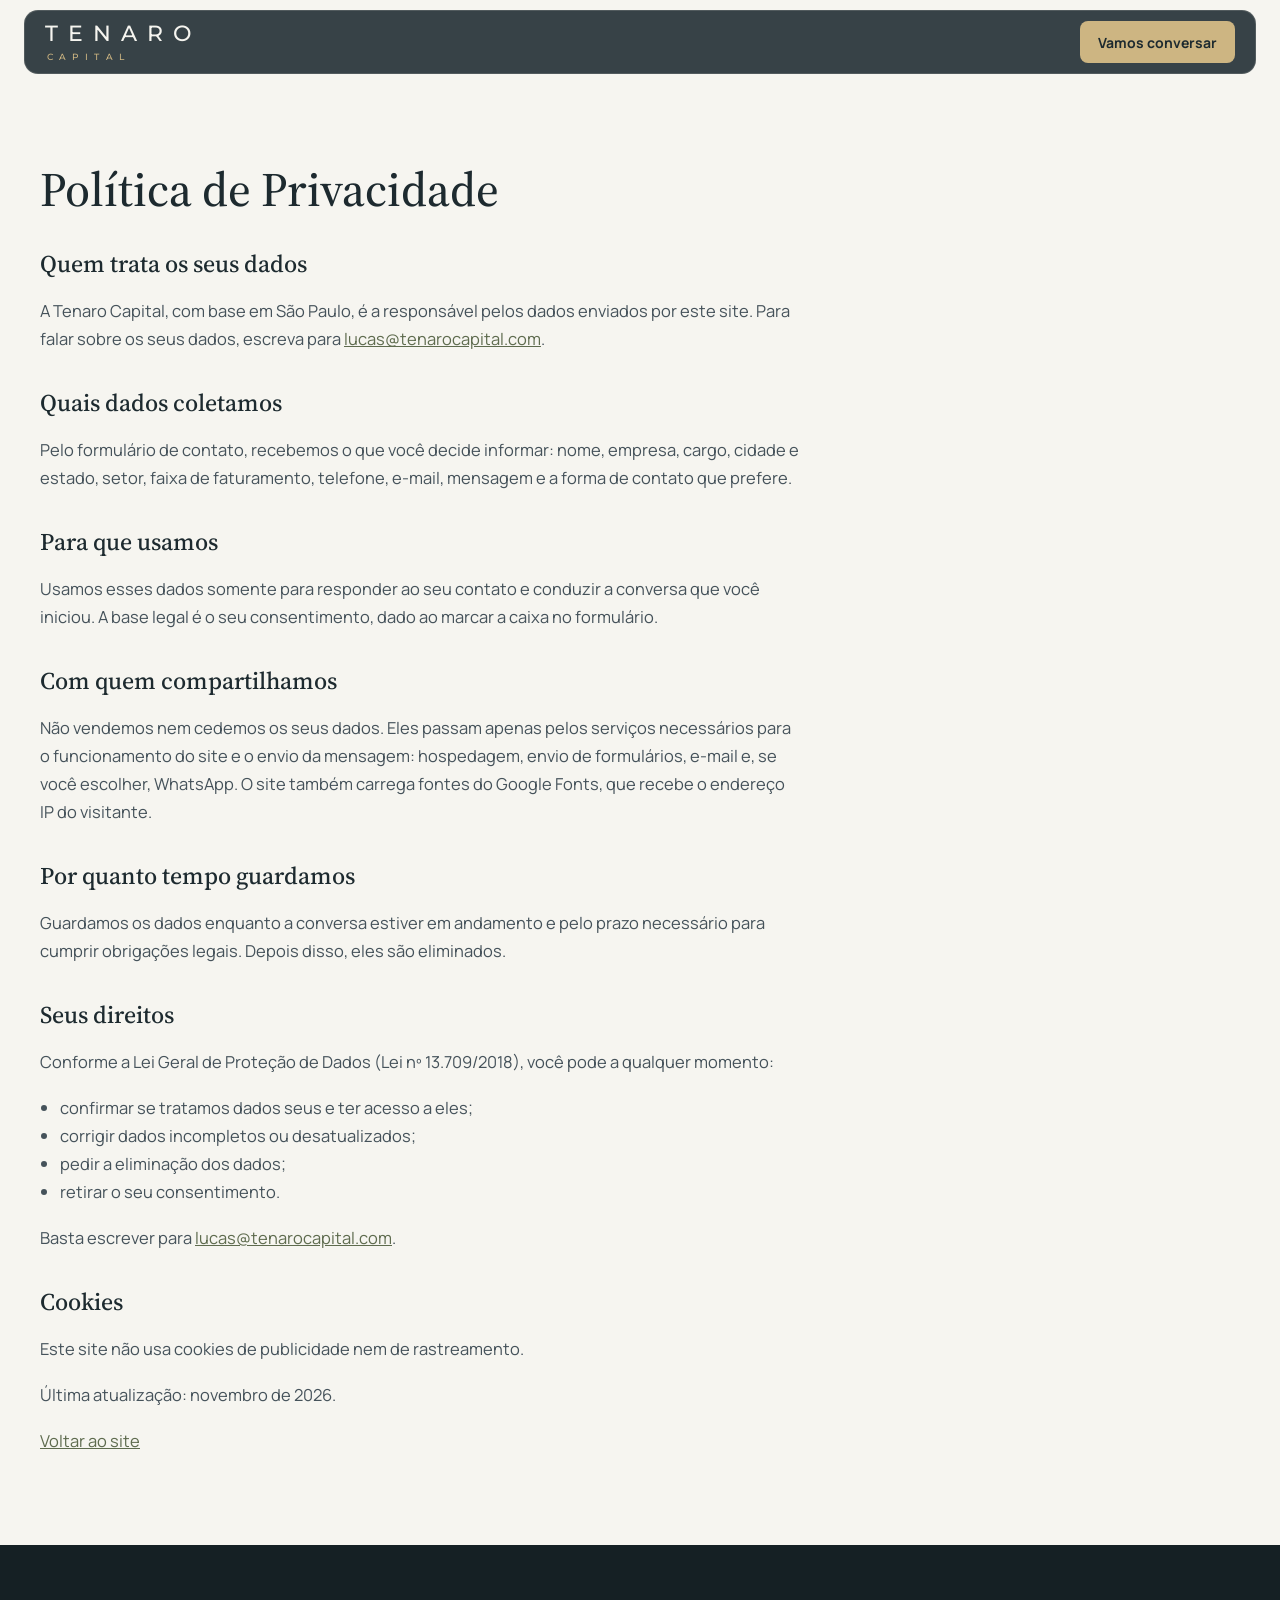
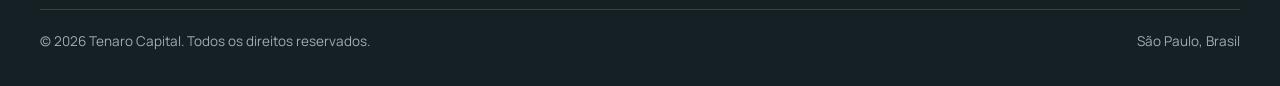
==== commit eaaa159f: "Finaliza a política de privacidade Remove o aviso de revisão e os campos a preencher, como pedido, e" ====
--- a/privacidade.html
+++ b/privacidade.html
@@ -29,10 +29,9 @@
 <div class="container">
 <div class="legal__body">
 <h1>Política de Privacidade</h1>
-<p class="legal__flag">[revisar com advogado] Texto básico, ainda sem revisão jurídica.</p>
 
 <h2>Quem trata os seus dados</h2>
-<p>A Tenaro Capital, com base em São Paulo, é a responsável pelos dados enviados por este site. Razão social e CNPJ: [preencher]. Para falar sobre os seus dados, escreva para <a href="mailto:lucas@tenarocapital.com">lucas@tenarocapital.com</a>.</p>
+<p>A Tenaro Capital, com base em São Paulo, é a responsável pelos dados enviados por este site. Para falar sobre os seus dados, escreva para <a href="mailto:lucas@tenarocapital.com">lucas@tenarocapital.com</a>.</p>
 
 <h2>Quais dados coletamos</h2>
 <p>Pelo formulário de contato, recebemos o que você decide informar: nome, empresa, cargo, cidade e estado, setor, faixa de faturamento, telefone, e-mail, mensagem e a forma de contato que prefere.</p>
@@ -41,10 +40,10 @@
 <p>Usamos esses dados somente para responder ao seu contato e conduzir a conversa que você iniciou. A base legal é o seu consentimento, dado ao marcar a caixa no formulário.</p>
 
 <h2>Com quem compartilhamos</h2>
-<p>Não vendemos nem cedemos os seus dados. Eles passam apenas pelos serviços necessários para o funcionamento do site e o envio da mensagem: hospedagem e formulário [preencher com os fornecedores], e-mail e, se você escolher, WhatsApp. O site também carrega fontes do Google Fonts, que recebe o endereço IP do visitante.</p>
+<p>Não vendemos nem cedemos os seus dados. Eles passam apenas pelos serviços necessários para o funcionamento do site e o envio da mensagem: hospedagem, envio de formulários, e-mail e, se você escolher, WhatsApp. O site também carrega fontes do Google Fonts, que recebe o endereço IP do visitante.</p>
 
 <h2>Por quanto tempo guardamos</h2>
-<p>Guardamos os dados enquanto a conversa estiver em andamento e pelo prazo necessário para cumprir obrigações legais. Depois disso, eles são eliminados. [definir prazo]</p>
+<p>Guardamos os dados enquanto a conversa estiver em andamento e pelo prazo necessário para cumprir obrigações legais. Depois disso, eles são eliminados.</p>
 
 <h2>Seus direitos</h2>
 <p>Conforme a Lei Geral de Proteção de Dados (Lei nº 13.709/2018), você pode a qualquer momento:</p>
--- a/css/styles.css
+++ b/css/styles.css
@@ -250,16 +250,6 @@
 .criterion { padding: 26px 0; border-top: 1px solid rgba(205, 181, 130, 0.35); display: flex; flex-direction: column; gap: 10px; }
 .criterion dt { font-size: 14px; font-weight: 700; letter-spacing: 0.08em; text-transform: uppercase; color: #CDB582; }
 .criterion dd { font-size: 16.5px; line-height: 1.65; color: #DDE2E0; }
-.sectors {
-  display: grid; grid-template-columns: repeat(auto-fit, minmax(min(440px, 100%), 1fr));
-  gap: 32px 72px; padding-top: 40px; border-top: 1px solid rgba(205, 181, 130, 0.35); align-items: start;
-}
-.sectors__intro { display: flex; flex-direction: column; gap: 18px; }
-.sectors__title { font-family: 'Source Serif 4', Georgia, serif; font-size: 25px; font-weight: 500; }
-.sectors__note { font-size: 15.5px; line-height: 1.65; color: #B9C0C6; }
-.sectors__cta { margin-top: 8px; }
-.sectors__list { list-style: none; padding: 0; display: grid; grid-template-columns: repeat(auto-fit, minmax(min(240px, 100%), 1fr)); gap: 0 32px; }
-.sectors__list li { padding: 14px 0; border-bottom: 1px solid rgba(250, 247, 241, 0.14); font-size: 16px; color: #ECEBE3; }
 
 /* ---------- Quem somos ---------- */
 .about__inner { display: flex; flex-direction: column; gap: clamp(64px, 8vw, 104px); }
@@ -442,7 +432,14 @@
 .legal__body h2 { font-family: 'Source Serif 4', Georgia, serif; font-weight: 500; font-size: 24px; line-height: 1.2; margin-top: 18px; }
 .legal__body p, .legal__body li { font-size: 16.5px; line-height: 1.7; color: #45525A; }
 .legal__body ul { padding-left: 20px; }
-.legal__flag { padding: 12px 14px; background: #ECEBE3; border-left: 2px solid #5E6B4E; font-weight: 600; }
+
+/* ---------- Textos longos justificados ---------- */
+/* A hifenização evita buracos entre as palavras. Em telas muito estreitas, o texto fica alinhado à esquerda. */
+@media (min-width: 521px) {
+  .concept__text, .process__lead, .secrecy__text, .about__par, .letter__text {
+    text-align: justify; -webkit-hyphens: auto; hyphens: auto;
+  }
+}
 
 /* ---------- Animações ---------- */
 @keyframes heroin { from { opacity: 0; transform: translateY(12px); } to { opacity: 1; transform: none; } }
